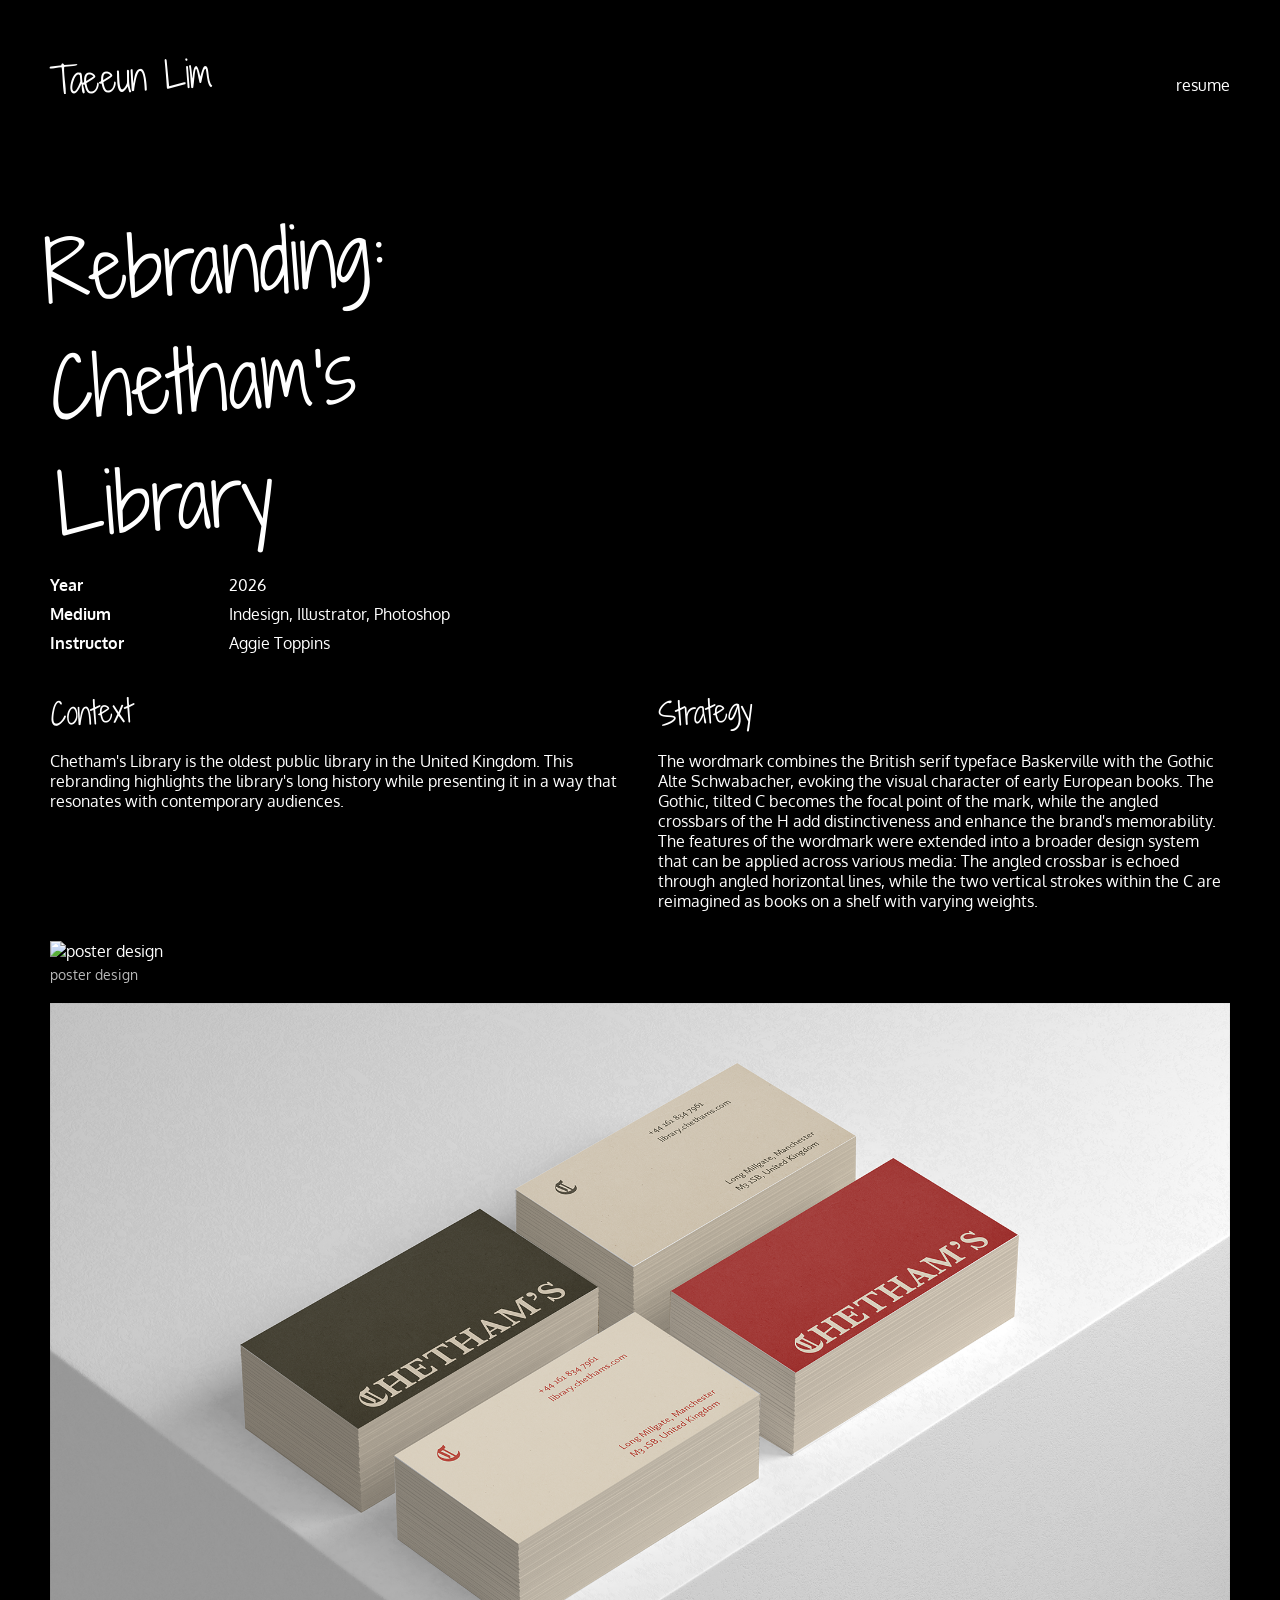
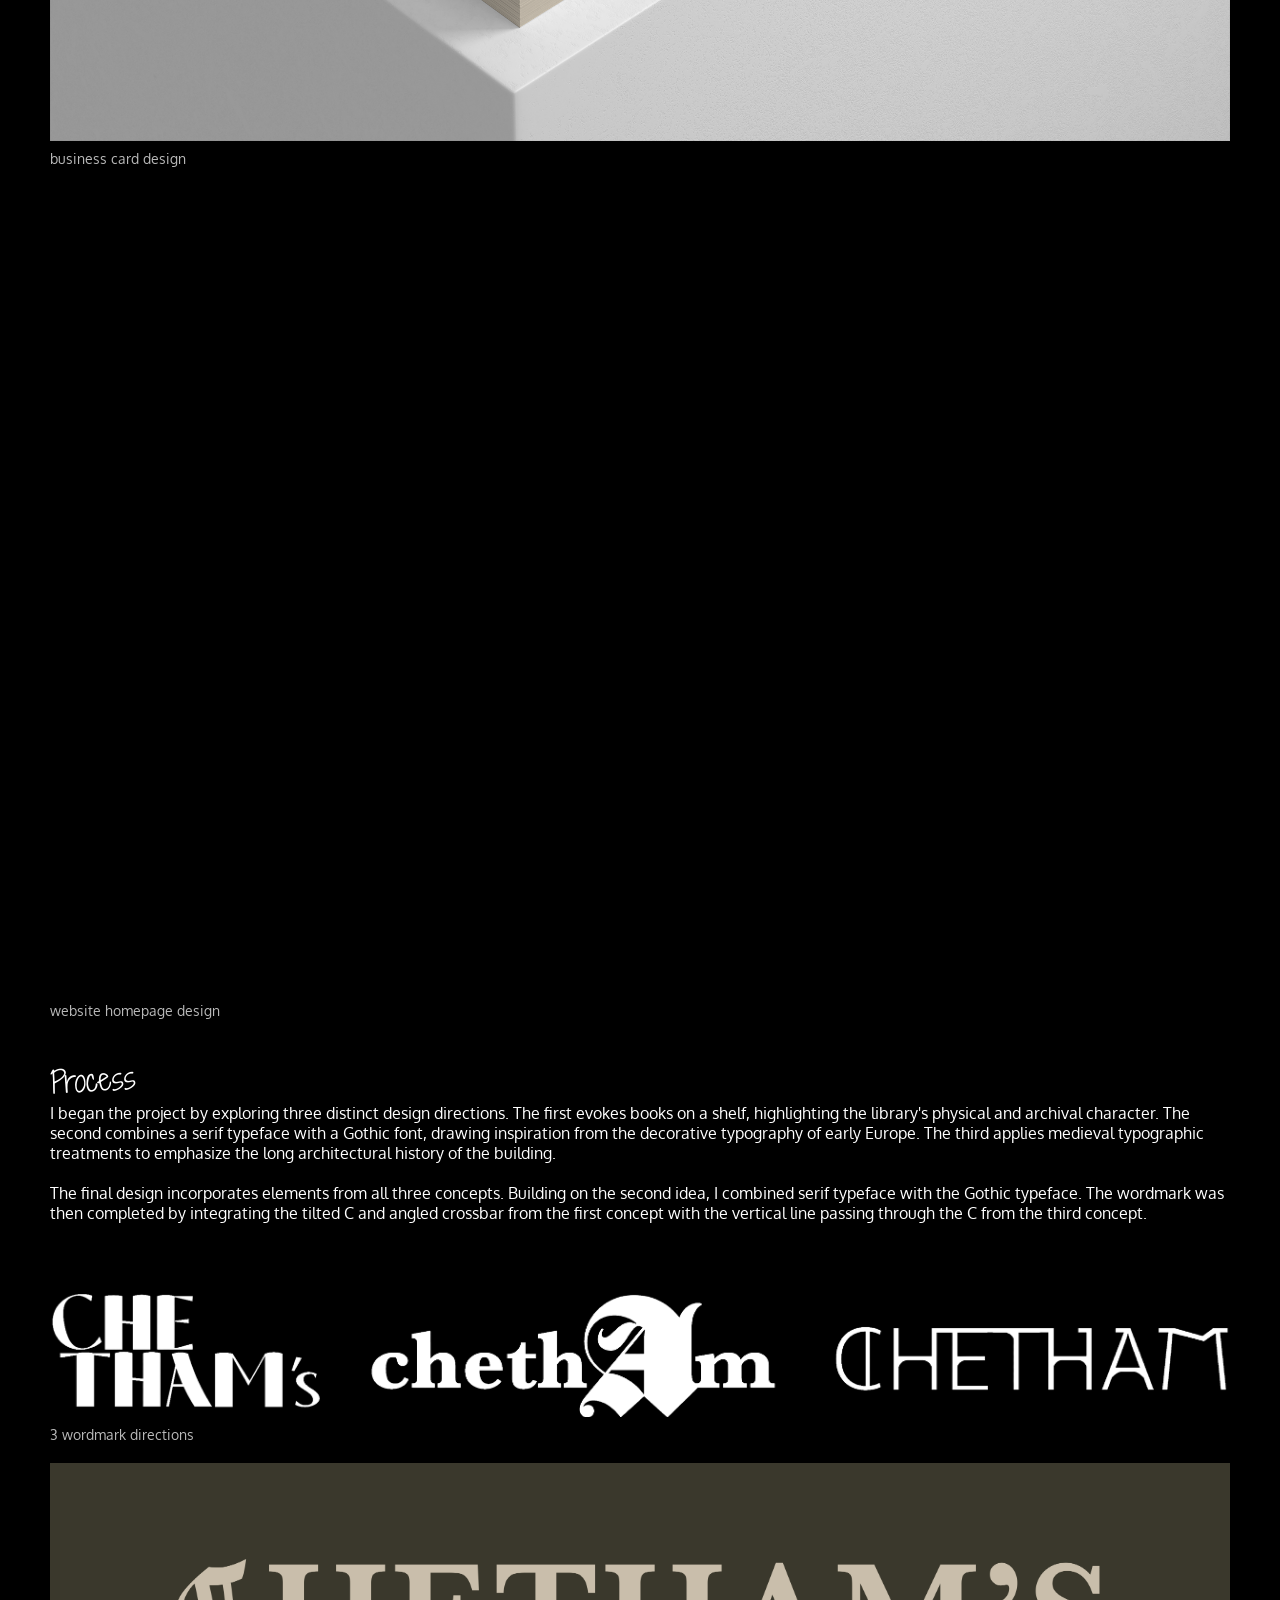
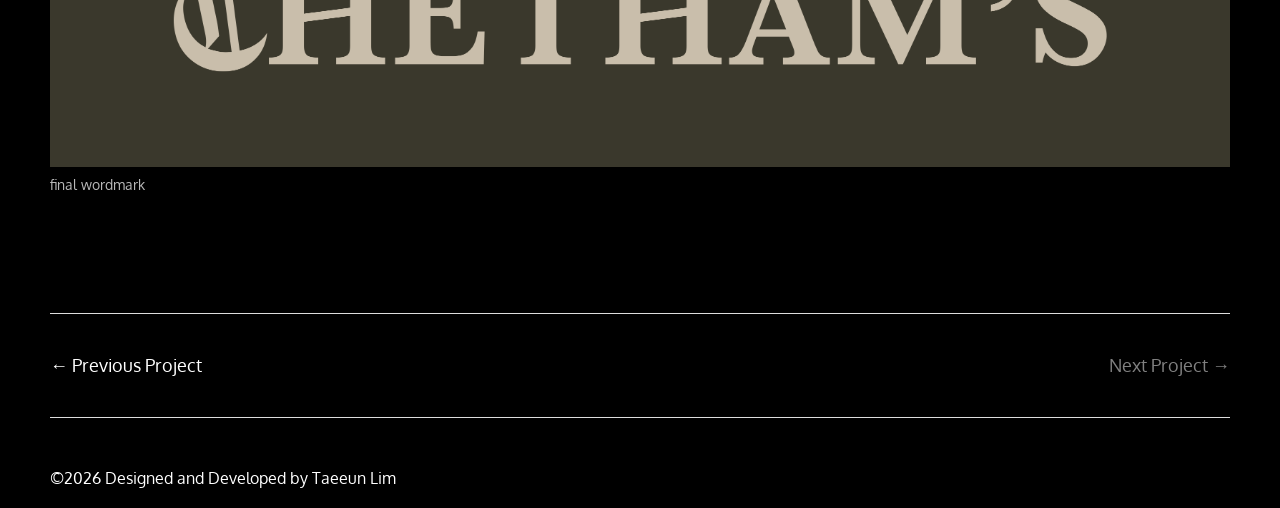
==== portfolio/chethams.html @ f05326a2 "many changes" ====
<!DOCTYPE html>
<html lang="en">

<head>
    <meta charset="UTF-8">
    <meta name="viewport" content="width=device-width, initial-scale=1.0">
    <title>Taeeun's Portfolio</title>
    <link rel="stylesheet" href="styles.css">
    <link rel="stylesheet" href="page2.css">
    <link rel="preconnect" href="https://fonts.googleapis.com">
    <link rel="preconnect" href="https://fonts.gstatic.com" crossorigin>
    <link
        href="https://fonts.googleapis.com/css2?family=Oxygen:wght@300;400;700&family=Shadows+Into+Light+Two&display=swap"
        rel="stylesheet">
</head>

<body>

    <div id="fixed">
        <div id="header" class="flex">
            <a href="index.html" class="cursive home">Taeeun Lim</a>
            <ul class="flex">
                <li><a
                        href="https://drive.google.com/file/d/1LucYQpumOBgdavRqfse2Iy4DHoebhbpL/view?usp=sharing">resume</a>
                </li>
            </ul>
        </div>

    </div>

    <div class="scroll"></div>


    <div id="content-wrap">
        <div class="flex mainFlex">
            <div>
                <p class="cursive subheading">Rebranding: <br> Chetham's Library</p>
                <div class="flex subcontent">
                    <p class="bold">Year <br>Medium <br>Instructor</p>
                    <p>2026 <br>Indesign, Illustrator, Photoshop <br>Aggie Toppins</p>
                </div>
            </div>
            <img class="firstImg" src="image/Chethams/wordmark.png" alt="">
        </div>

        <div class="flex descriptions">
            <div class="description">
                <p class="cursive">Context</p>
                <p>Chetham's Library is the oldest public library in the United Kingdom. This rebranding highlights the library's long history while presenting it in a way that resonates with contemporary audiences. </p>
            </div>
            <div class="description">
                <p class="cursive">Strategy</p>
                <p>The wordmark combines the British serif typeface Baskerville with the Gothic Alte Schwabacher, evoking the visual character of early European books. The Gothic, tilted C becomes the focal point of the mark, while the angled crossbars of the H add distinctiveness and enhance the brand's memorability. The features of the wordmark were extended into a broader design system that can be applied across various media: The angled crossbar is echoed through angled horizontal lines, while the two vertical strokes within the C are reimagined as books on a shelf with varying weights.</p>
            </div>
        </div>

        <img src="image/Chethams/chetham-posters.png" alt="poster design">
        <p class="caption">poster design</p>

        <img src="image/Chethams/chetham-cards.png" alt="business card design">
        <p class="caption">business card design</p>

        <iframe style="border: 1px solid rgba(0, 0, 0, 0.1);" width="1200" height="800" src="https://embed.figma.com/proto/v3EdBMNxs8SdZLBBLHHRHw/Chethams?node-id=18-268&scaling=scale-down&content-scaling=fixed&page-id=0%3A1&starting-point-node-id=18%3A268&embed-host=share" allowfullscreen></iframe>
        <p class="caption">website homepage design</p>

        <div class="description">
                <p class="cursive">Process</p>
                <p>I began the project by exploring three distinct design directions. The first evokes books on a shelf, highlighting the library's physical and archival character. The second combines a serif typeface with a Gothic font, drawing inspiration from the decorative typography of early Europe. The third applies medieval typographic treatments to emphasize the long architectural history of the building. <br><br> The final design incorporates elements from all three concepts. Building on the second idea, I combined serif typeface with the Gothic typeface. The wordmark was then completed by integrating the tilted C and angled crossbar from the first concept with the vertical line passing through the C from the third concept.</p>
            </div>

            <img src="image/Chethams/iterations.png" alt="iterations" style="margin-top: 50px;">
            <p class="caption">3 wordmark directions</p>


            <img src="image/Chethams/final-wordmark.png" alt="final wordmark">
            <p class="caption">final wordmark</p>

        


        <div>


            
           
            

            <div class="project-nav">
                <a class="prev-project" href="love-book.html">
                    ← Previous Project
                </a>

                <a class="next-project" style="opacity: 0.5;">
                    Next Project →
                </a>
            </div>




        </div>

        <div class="footer">
            <p>©2026 Designed and Developed by Taeeun Lim</p>
        </div>


    </div>
---- portfolio/styles.css ----
* {
    margin: 0;
    padding: 0;
    box-sizing: border-box;
}

a {
    text-decoration: none;
    color: inherit;

}

ul,
ol,
li {
    list-style: none;
}

img {
    width: 100%;
    height: auto;
    object-fit: cover;
}

video {
    width: 100%;
    height: auto;
}

body {
    background-color: #F7F5F1;
    font-family: "Oxygen", sans-serif;
    font-weight: 400;
    font-style: normal;
    font-size: 16px;
}

.cursive {
    font-family: "Shadows Into Light Two", cursive;
    font-weight: 400;
    font-style: normal;
    font-size: 30px;
    transform: rotate(-3deg);
}

.flex {
    display: flex;
    justify-content: space-between;
}


/*----------header------------------------*/

.home {
    font-size: 36px;
    transition: all 0.5s ease;
}

.home:hover {
    font-size: 38px;
    transform: rotate(0deg);
}


#header {
    width: 100%;
    align-items: baseline;
    
}

#header ul.flex li {
    margin: 0 0 0 20px;
    cursor: pointer;
    padding: 20px 0 20px 0;
}

#fixed {
    position: fixed;
    padding: 50px;
    width: 100vw;
    
}

/*fixed body------------------------------*/


#body {
    width: 100%;
}
.title {
    font-size: 200px;
    line-height: 1.1;
    transform: rotate(-8deg);
    margin: 0 0 100px;
}

#introduction p {
    max-width: 650px;
    line-height: 1.4;
}



/*card------------------------------------*/


.scroll {
    height: 800px;
    width: 20px;
    opacity: 0;
}
.card {
    background-color: #EDE8E0;
    width: 1100px;
    height: 750px;
    z-index: 10;
    margin: 0 auto 100px;
    box-shadow: 5px 10px 20px rgba(0,0,0,0.30);
    transition: transform 0.3s ease;
}

a:nth-of-type(odd) .card {
    transform: rotate(3deg);
}

a:nth-of-type(odd):hover .card {
    transform: rotate(-3deg);
}


a:nth-of-type(even) .card {
    transform: rotate(-3deg);
}

a:nth-of-type(even):hover .card {
    transform: rotate(3deg);
}


.card img {
    width: 70%;
}

.card-description {
    padding: 15px;
    width: 100%;
    position: relative;
}

.line {
    width: 100%;
    height: 2px;
    background-color: black;
    margin: 10px 0;
}

.work-name {
    position: absolute;
    width: 94%;
    left: 50%;
    bottom: 10%;
    transform: translateX(-50%);
}


.bold {
    font-weight: 600;
}


button {
    background-color: transparent;
    border: 1px solid black;
    border-radius: 10px;
    padding: 10px 15px;
    font-size: 16px;
    cursor: pointer;
    transition: all 0.3s ease;
}


/*responsive--------------------------------*/


@media  (max-width: 1300px) {
    .title {
        font-size: 160px;
    }

     .card {
    width: 880px;
    height: 600px;
}
}

@media  (max-width: 1100px) {
    .title {
        font-size: 130px;
    }


    .card {
        flex-direction: column;
        width: 500px;
        height: 700px;
        justify-content: flex-start;
        position: relative;
    }

    .card-description {
        position:initial;
    }

    .card img {
        width: 100%;
        height: 400px;
    }

    .work-name {
        bottom: 5%;
    }
    
}

@media (max-width: 700px) {
    .title {
        font-size: 120px;
    }



    #fixed #introduction{
        margin: -50px 0 0;
        flex-direction: column;
    }

    #introduction>p:first-of-type {
        margin: 0 0 20px;
    }

    .card {
        width: 400px;
        height: 700px;
            }
    
}
---- portfolio/page2.css ----
body {
    background-color: black;
    color: white;
}

#content-wrap {
    padding: 20px 50px;

}

#fixed {
    z-index: 10000;
}

img.firstImg {
    max-width: 700px;
    height: auto;
    animation: floaty 3.5s ease-in-out infinite;
    will-change: transform;
}

.scroll {
    height: 100px;
}

.subheading {
    font-size: 80px;
    margin-top: 80px;
}



.descriptions {
    gap: 3%;
    
}


.description {
    flex: 47%;
    margin: 0 0 20px;
}

.description p:nth-of-type(2) {
    margin: 30px 0 0;
}

.caption {
    font-size: 14px;
    color: #b9b9b9;
    margin: -5px 0 10px;
}

.project-nav {
  display: flex;
  justify-content: space-between;
  align-items: center;
  margin-top: 120px;
  padding: 40px 0;
  border-top: 1px solid #ddd;
  border-bottom: 1px solid #ddd;
  font-size: 18px;
}


.project-nav a {
  text-decoration: none;
  transition: opacity 0.2s ease;
}

.project-nav a:hover {
  opacity: 0.5;
}

.subbox .image {
    width: 58%;
    height: auto;
    max-height: 900px;

}


.subcontent {
    line-height: 1.8;
    margin: 20px 0;
    max-width: 400px;
}

.image-flex {
    gap: 1%;
}

.image-flex img {
    width: 49.5%;
    height: 100%;
}

.flex-vertical {
    display: flex;
    flex-direction: column;
}

.flex-vertical img {
    width: 100%;
     height: auto;
}


img,
video {
    margin: 10px 0;
    object-fit: contain;
    max-height: 1000px;
    /* object-position: left; */
}

.bookFull.horizontal {
    width: 100%;
    overflow-x: auto;
    scroll-behavior: smooth;
}

.bookFull.horizontal img {
    width: 90%;
    height: auto;
}

.bookFull.vertical {
    flex-direction: column;

    /* overflow-x: hidden; */
    overflow-y: auto;

    height: 90vh;
}


.bookFull.vertical img {
    transform: rotate(90deg);
    transform-origin: center;
    width: auto;
    margin: 71.5% 0 0;
}

.bookFull.vertical img:first-child {
    margin: 0;
}

@keyframes floaty {
    0% {
        transform: translateY(0px);
    }

    50% {
        transform: translateY(-5px);
    }

    /* 숫자 작을수록 subtle */
    100% {
        transform: translateY(0px);
    }
}




.footer {
    padding: 50px 0 0;
}

iframe {
    display: block;
    margin: 20px auto;
}


@media (max-width: 1200px) {
    .mainFlex {
        flex-direction: column;
    }

    .subbox {
        flex-direction: column;
    }

    .subbox .image {
        width: 100%;
    }

    .box img,
    .box video {
        width: 100%;
        margin: 20px auto;
        object-position: center;
    }

    .firstImg {
        margin: 0 auto;
    }

    #content-wrap {
        padding: 20px;
    }
}

@media (max-width: 800px) {
    .descriptions {
        flex-direction: column;
    }

    iframe {
        width: 100%;
        height: 700px;
    }

    .description .cursive {
        margin: 30px 0 20px;
    }

    .image-flex {
        flex-direction: column;
    }

    .image-flex img {
        width: 100%;
    }
}
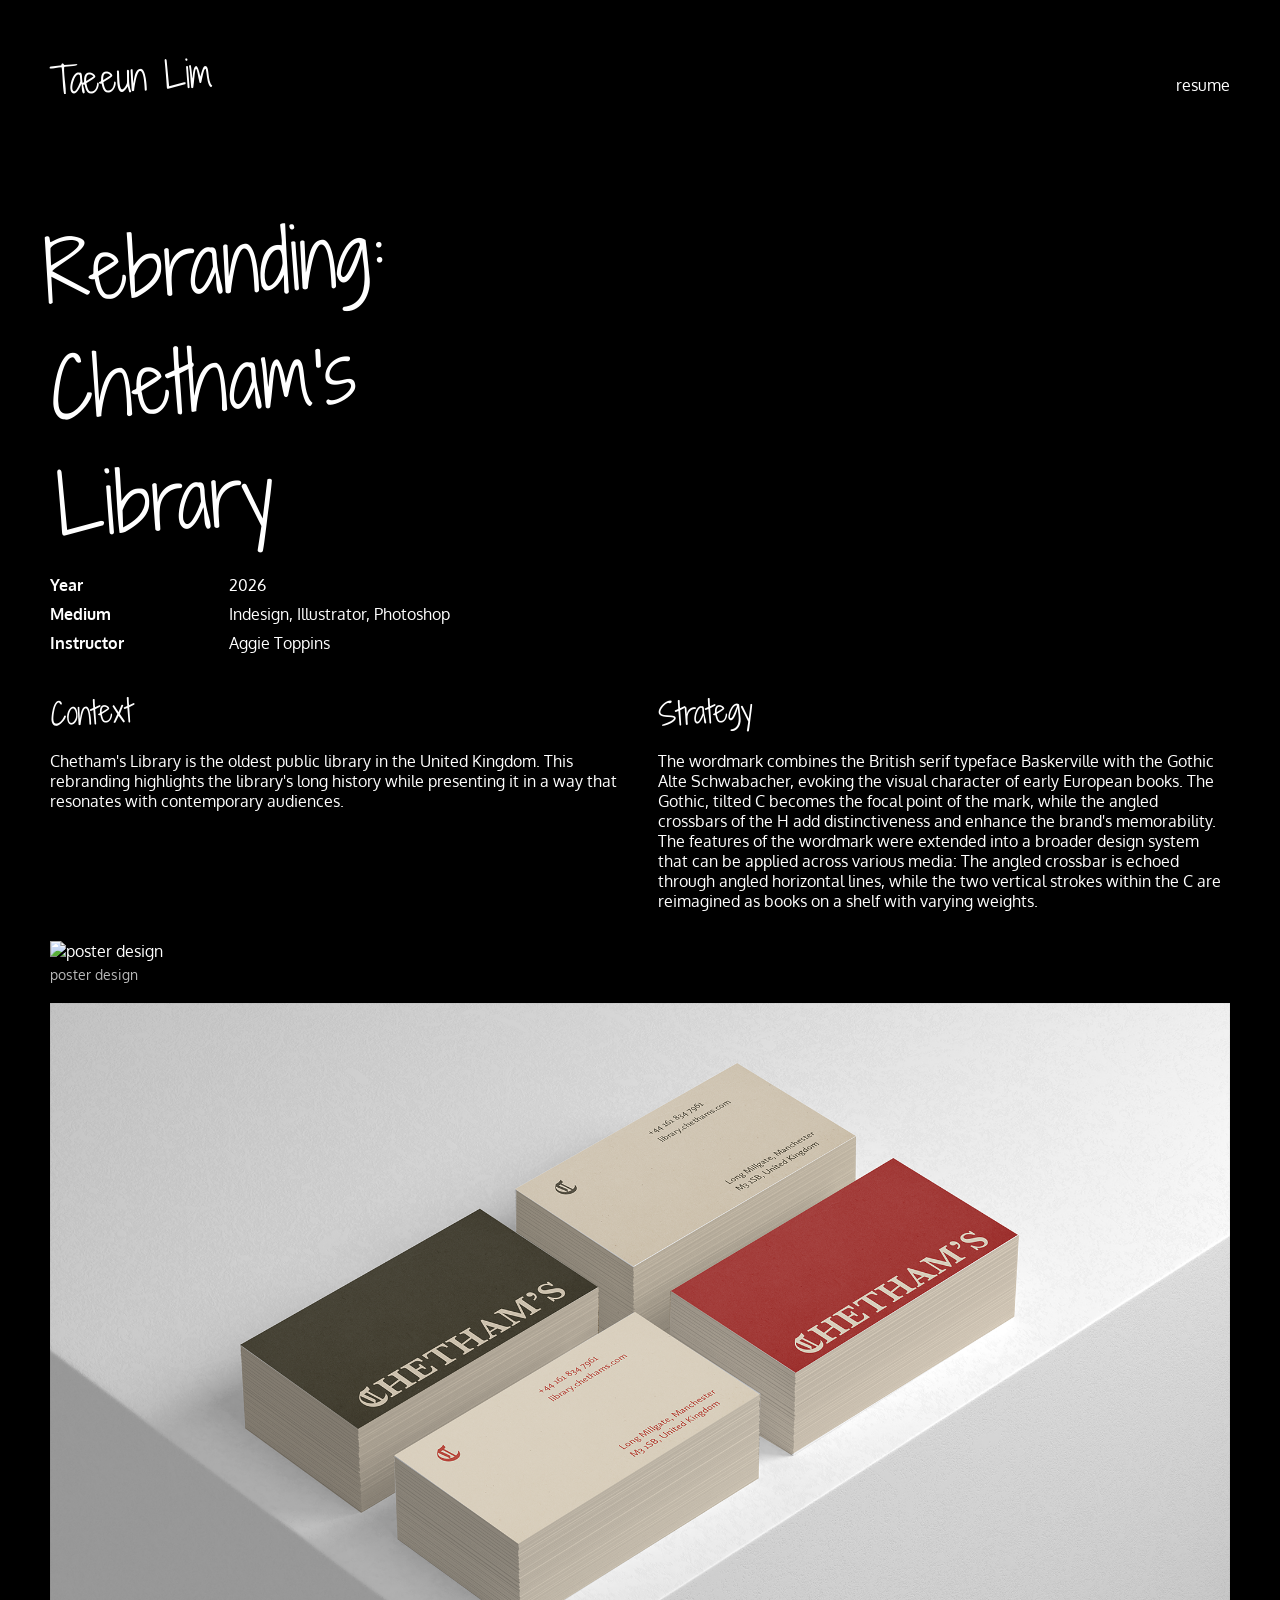
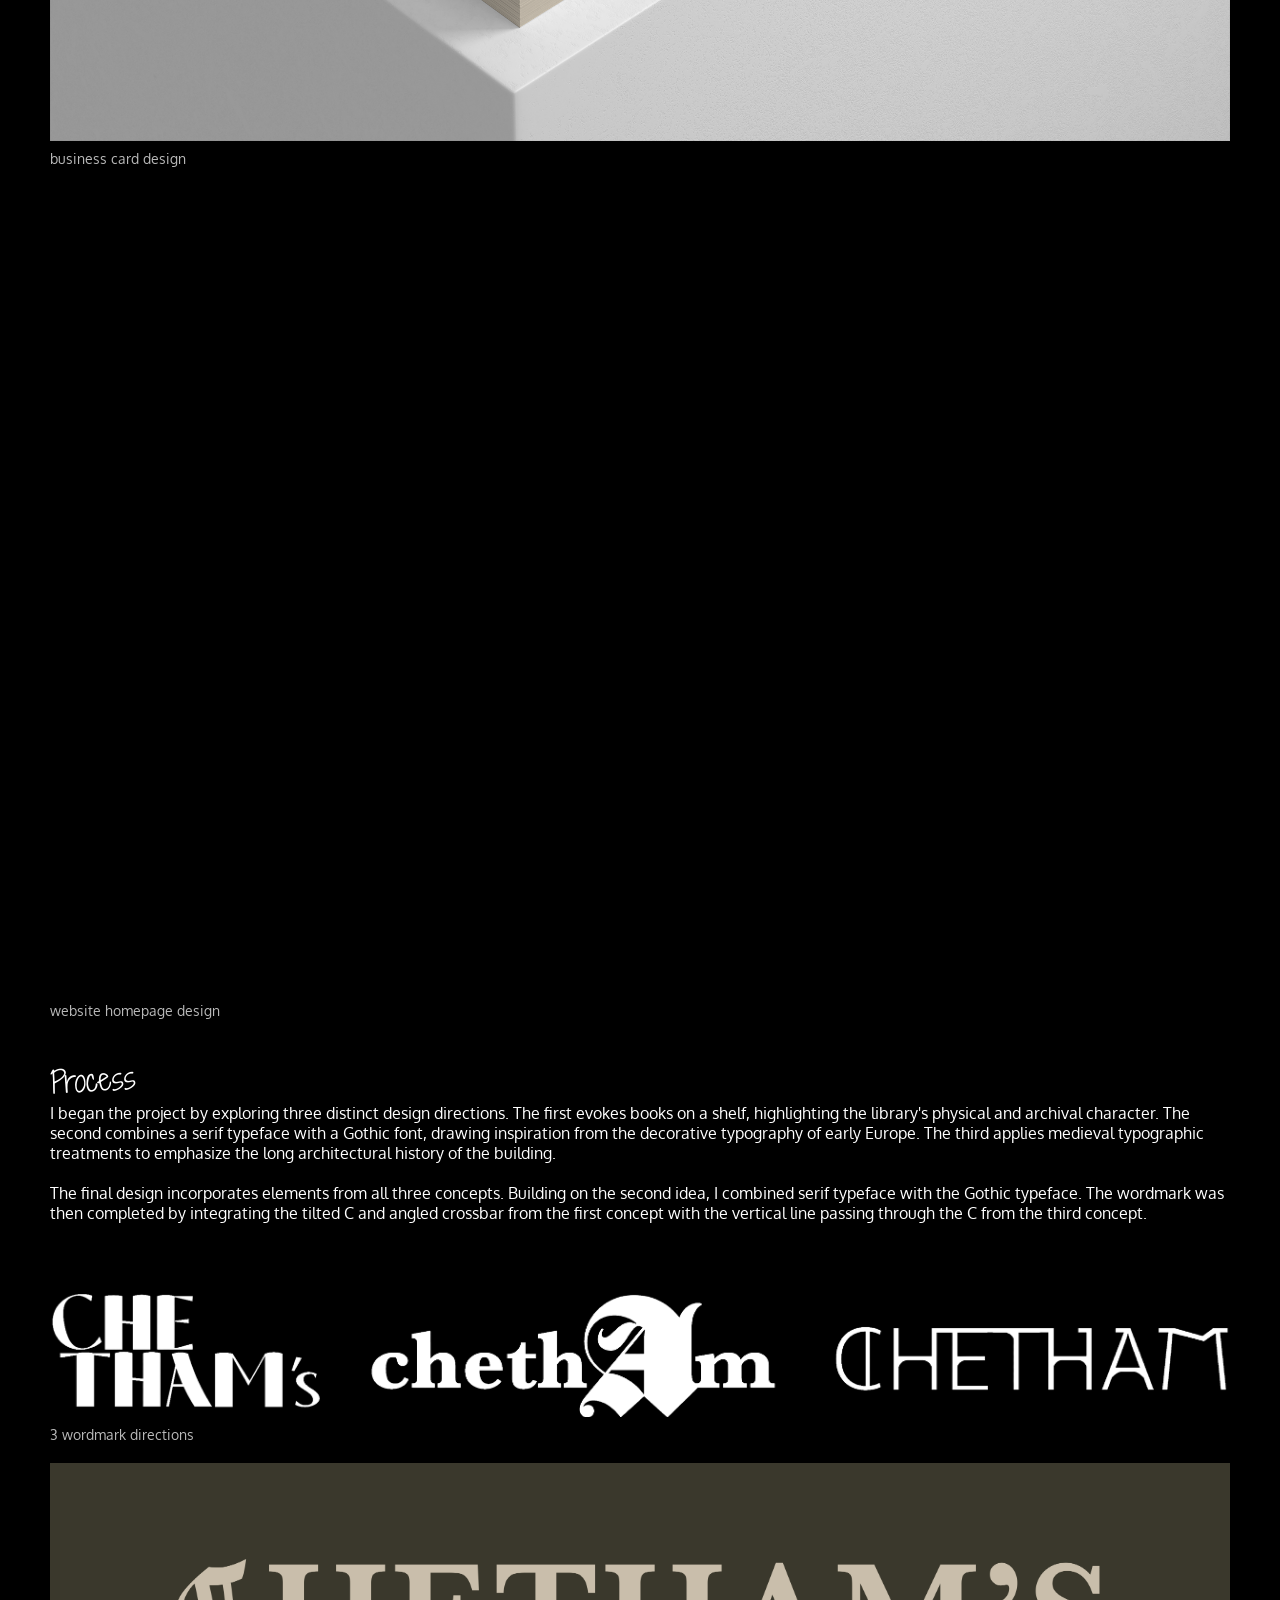
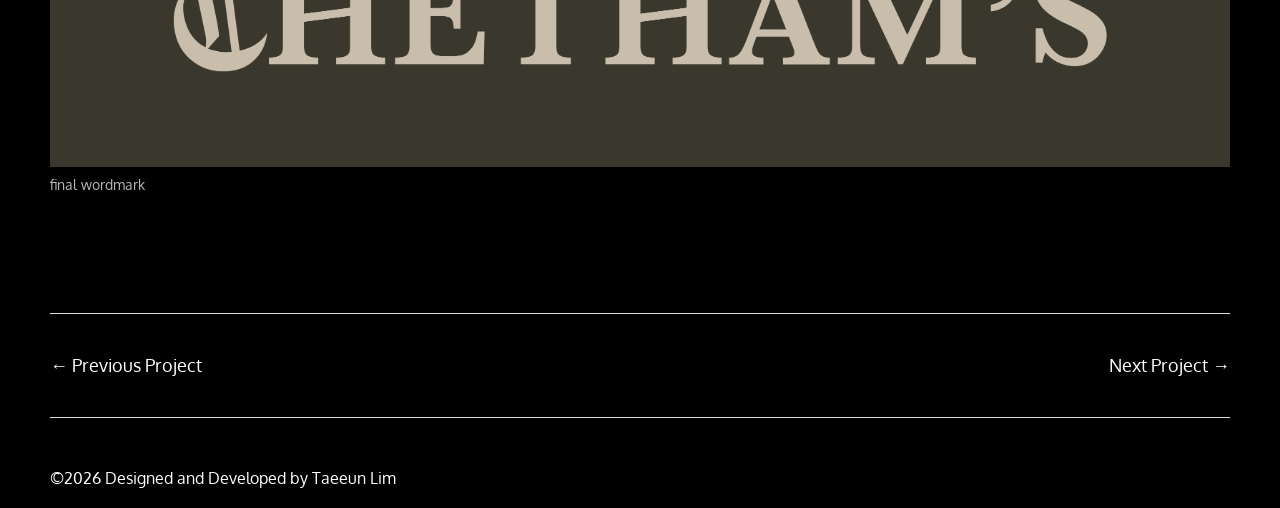
==== commit 3cb50dfe: "more changes" ====
--- a/portfolio/chethams.html
+++ b/portfolio/chethams.html
@@ -90,7 +90,7 @@
                     ← Previous Project
                 </a>
 
-                <a class="next-project" style="opacity: 0.5;">
+                <a class="next-project" href="seongsu.html">
                     Next Project →
                 </a>
             </div>
--- a/portfolio/page2.css
+++ b/portfolio/page2.css
@@ -17,6 +17,13 @@
     height: auto;
     animation: floaty 3.5s ease-in-out infinite;
     will-change: transform;
+}
+
+img.smaller-image {
+    width:50%;
+    height:auto;
+    margin: 0 auto; 
+    display: block;
 }
 
 .scroll {
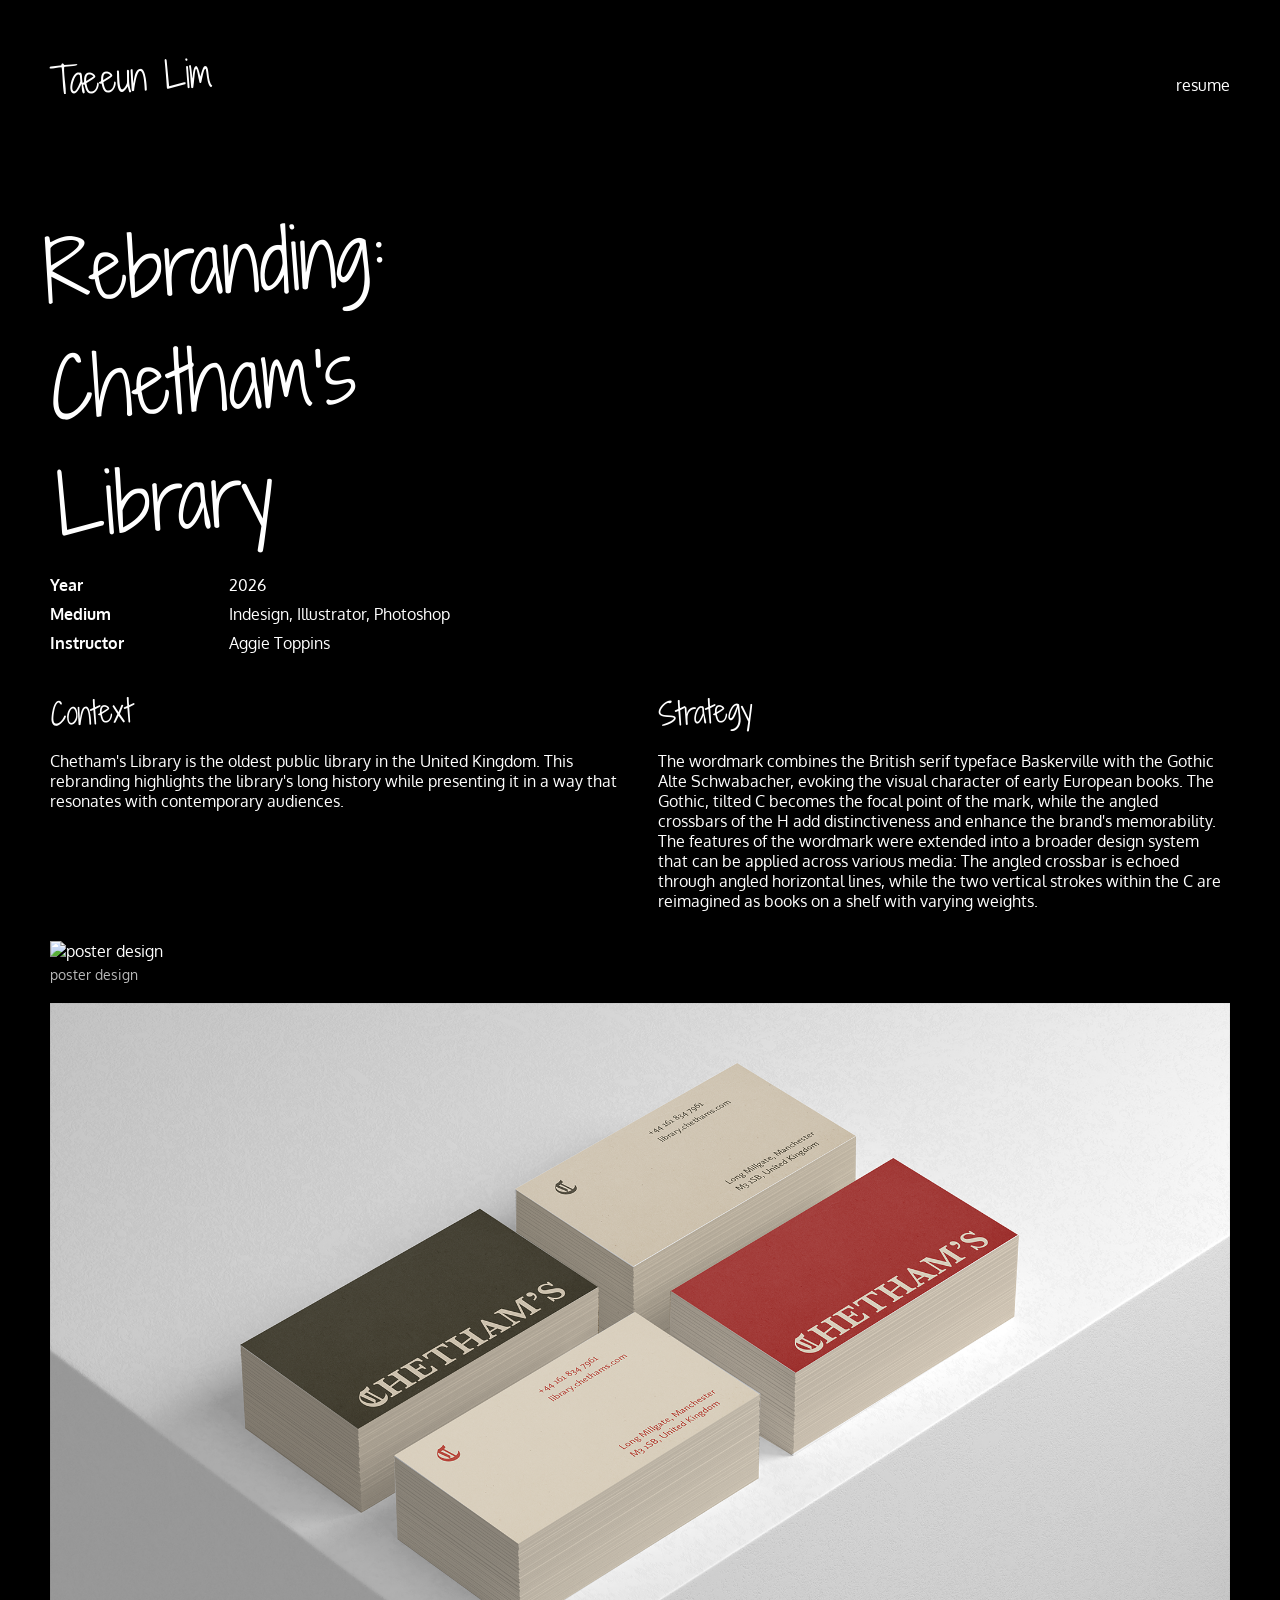
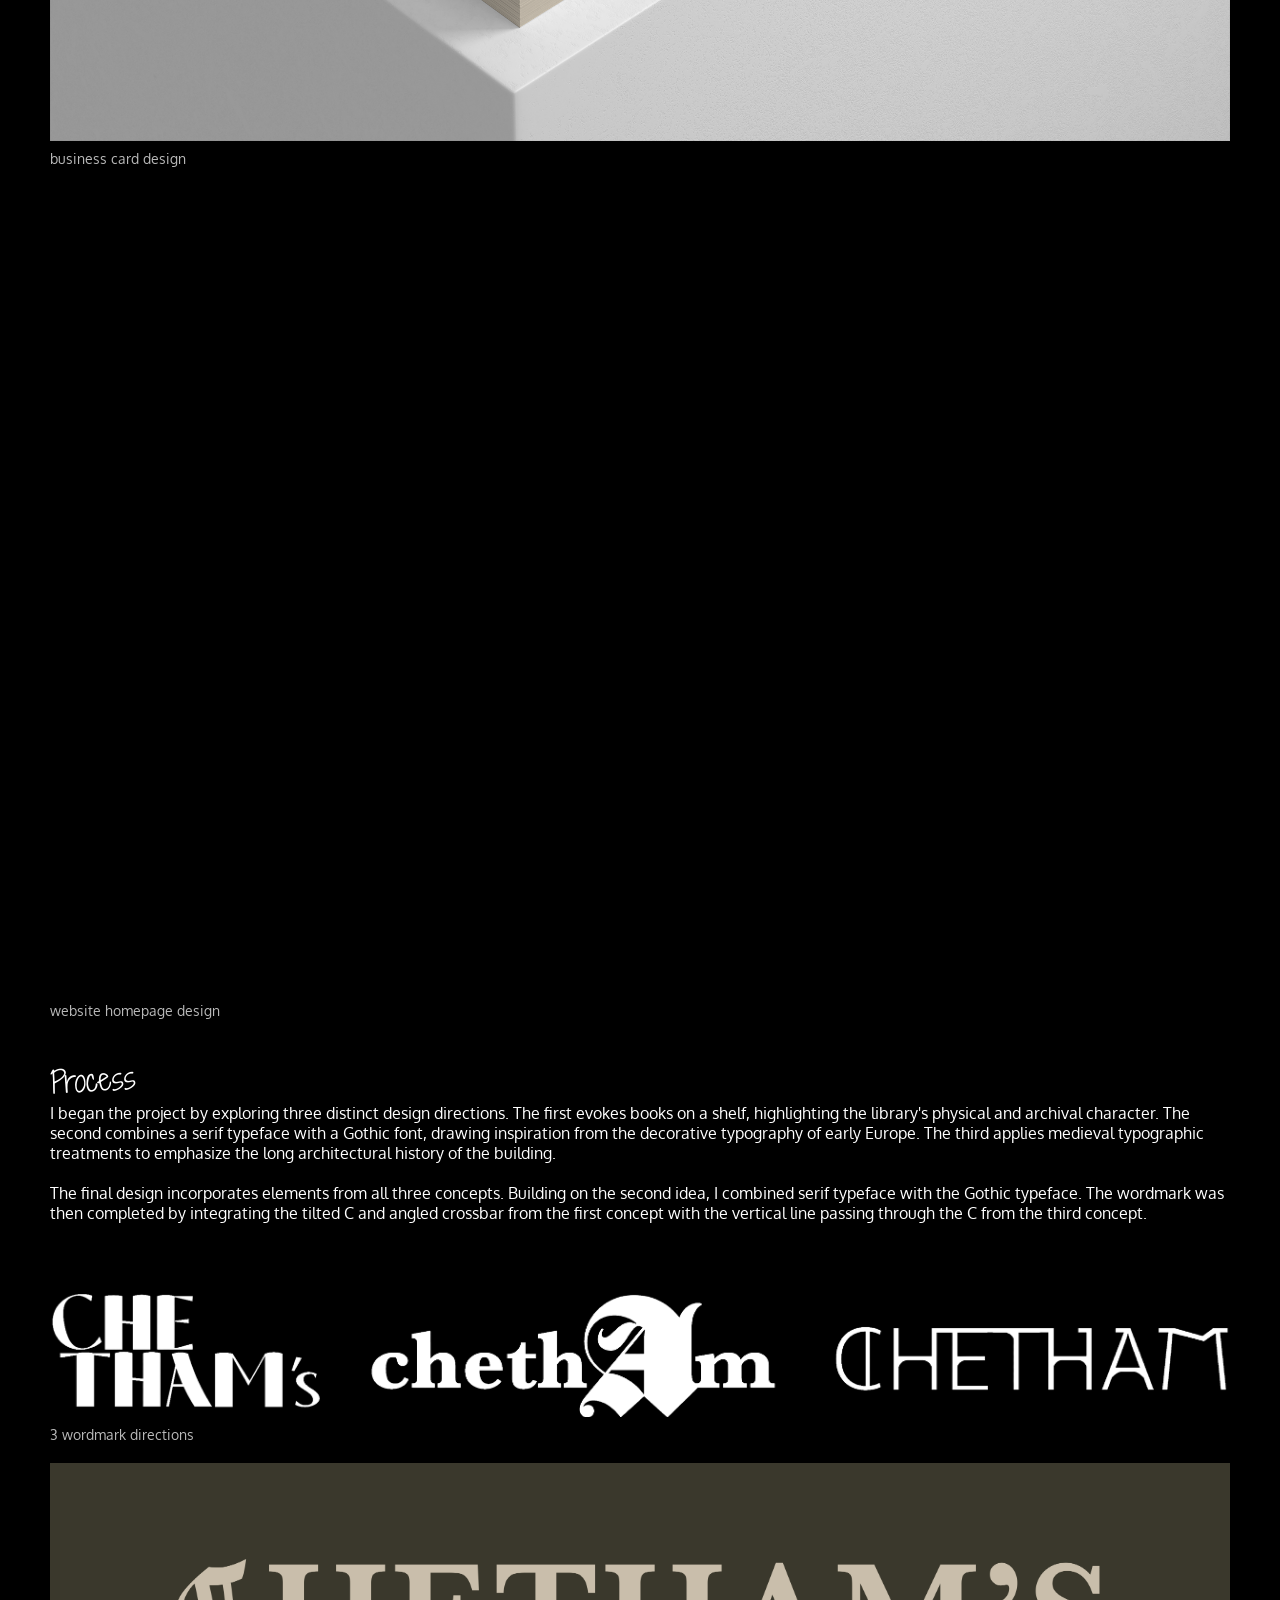
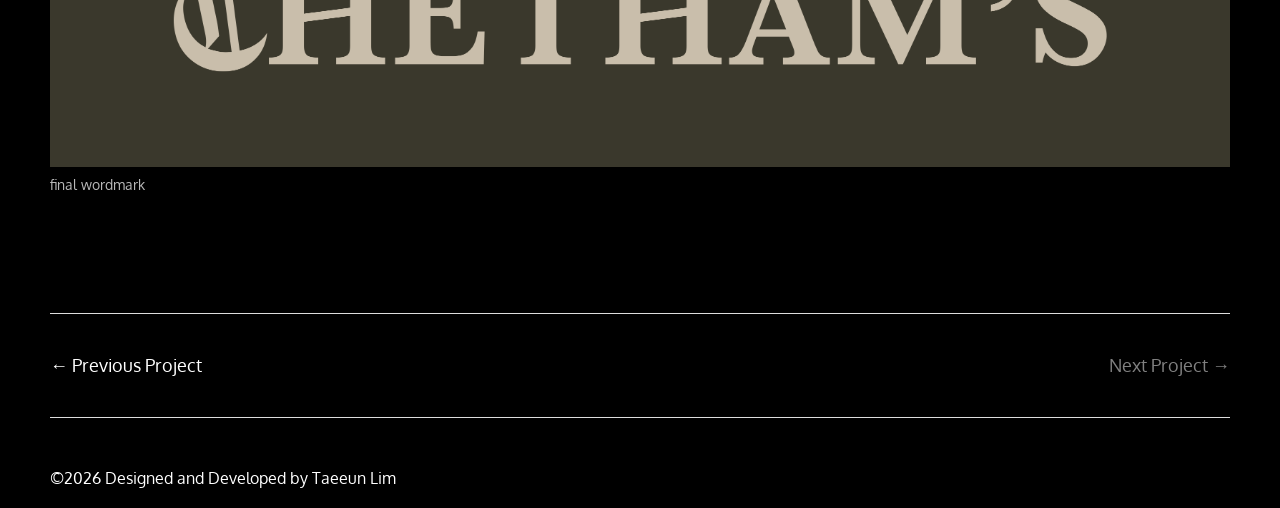
==== commit 739bb6d9: "chethams update" ====
--- a/portfolio/chethams.html
+++ b/portfolio/chethams.html
@@ -90,7 +90,7 @@
                     ← Previous Project
                 </a>
 
-                <a class="next-project" href="seongsu.html">
+                <a class="next-project" style="opacity: 0.5;">
                     Next Project →
                 </a>
             </div>
